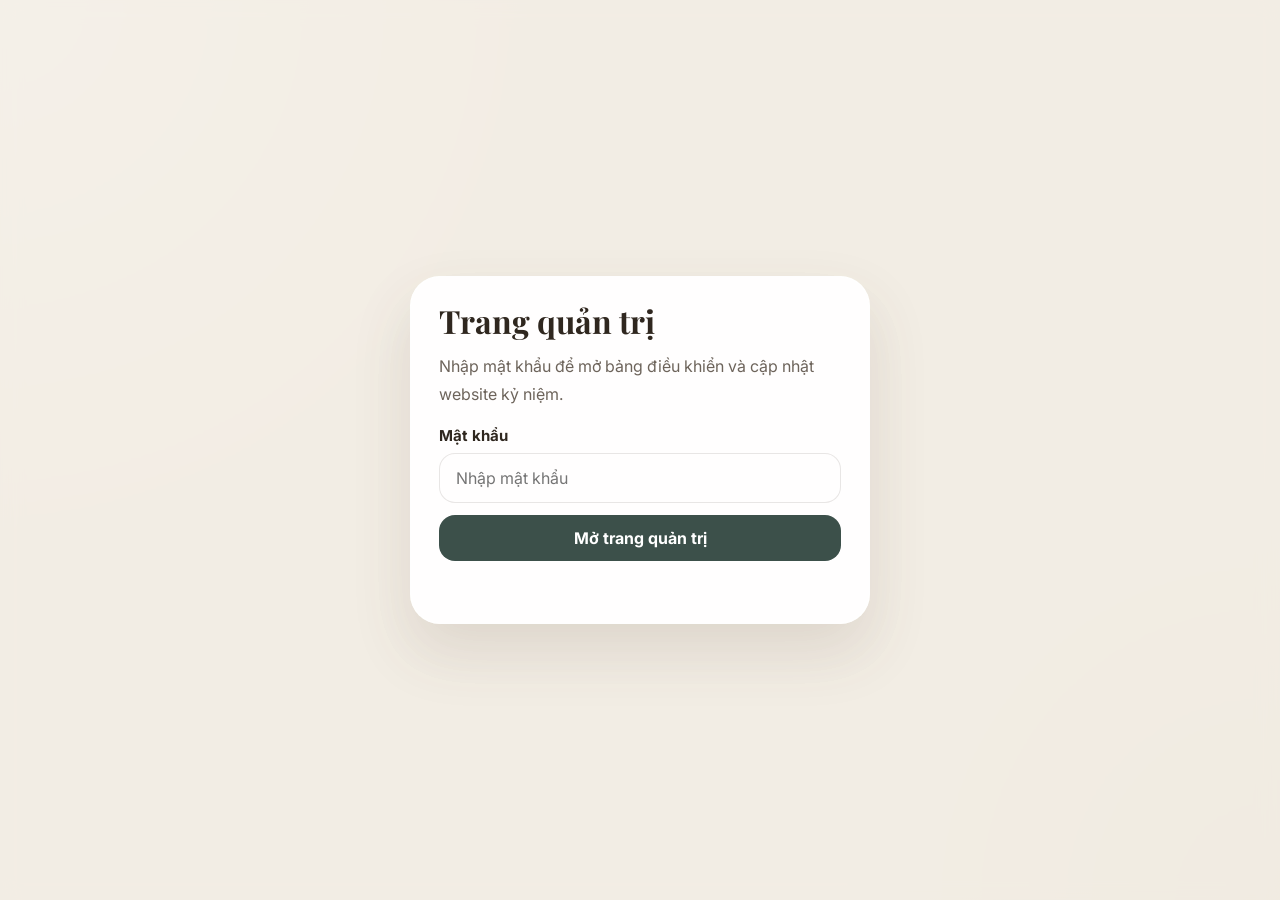
==== admin.html @ 4d509d68 "Add files via upload" ====
<!DOCTYPE html>
<html lang="vi">
<head>
  <meta charset="UTF-8">
  <meta name="viewport" content="width=device-width, initial-scale=1.0">
  <title>Quản trị Memory Lane</title>
  <link rel="preconnect" href="https://fonts.googleapis.com">
  <link rel="preconnect" href="https://fonts.gstatic.com" crossorigin>
  <link href="https://fonts.googleapis.com/css2?family=Inter:wght@400;500;600;700;800&family=Playfair+Display:wght@600;700&display=swap" rel="stylesheet">
  <link rel="stylesheet" href="admin.css">
</head>
<body>
  <div class="overlay" id="loginOverlay">
    <div class="login-card" id="loginCard">
      <h2>Trang quản trị</h2>
      <p>Nhập mật khẩu để mở bảng điều khiển và cập nhật website kỷ niệm.</p>
      <form id="loginForm">
        <div class="field">
          <label for="passwordInput">Mật khẩu</label>
          <input id="passwordInput" type="password" placeholder="Nhập mật khẩu" autocomplete="current-password">
        </div>
        <button class="btn btn-primary" type="submit">Mở trang quản trị</button>
        <div class="error-text" id="loginError" aria-live="polite"></div>
      </form>
    </div>
  </div>

  <div class="shell" id="adminShell">
    <header class="hero">
      <div>
        <h1>Bảng điều khiển kỷ niệm</h1>
        <p>Điền nội dung, kéo thả ảnh hoặc video, rồi bấm lưu để website công khai cập nhật ngay trên GitHub Pages.</p>
      </div>
      <div class="hero-badge">Ngôn ngữ: Tiếng Việt</div>
    </header>

    <section class="card">
      <h2 class="section-title">Cài đặt website</h2>
      <p class="section-desc">Thông tin này sẽ hiện ở phần đầu trang chính.</p>
      <div class="settings-grid">
        <div class="field">
          <label for="siteTitle">Tên website</label>
          <input id="siteTitle" type="text" value="Những Năm Tháng Cấp 3">
        </div>
        <div class="field">
          <label for="schoolName">Tên trường</label>
          <input id="schoolName" type="text" placeholder="Ví dụ: THPT Nguyễn Du">
        </div>
        <div class="field">
          <label for="schoolYears">Năm học</label>
          <input id="schoolYears" type="text" placeholder="Ví dụ: 2019 – 2022">
        </div>
      </div>
      <div class="section-action">
        <button class="btn btn-primary" id="saveSettingsBtn" type="button">Lưu cài đặt</button>
      </div>
    </section>

    <section class="card">
      <h2 class="section-title">Quản lý kỷ niệm</h2>
      <p class="section-desc">Mỗi kỷ niệm là một cụm ảnh hoặc video. Bạn có thể thêm tối đa 6 ô media cho mỗi mục.</p>
      <div class="memory-list" id="memoryList"></div>
    </section>
  </div>

  <div class="sticky-bar" id="stickyBar">
    <div class="sticky-copy">
      <strong>Lưu và cập nhật website</strong>
      <span>Dữ liệu sẽ được lưu trong trình duyệt bằng localStorage.</span>
    </div>
    <div class="sticky-actions">
      <button class="btn btn-primary" id="saveAllBtn" type="button">💾 Lưu &amp; Cập nhật Website</button>
      <button class="btn btn-secondary" id="previewSiteBtn" type="button">👁 Xem Website</button>
      <button class="btn btn-secondary" id="exportGuideBtn" type="button">📦 Xuất file ảnh/video</button>
    </div>
  </div>

  <div class="overlay hidden" id="modalOverlay">
    <div class="modal-card">
      <h2>Hướng dẫn xuất file ảnh/video</h2>
      <ol class="guide-list">
        <li>Tải file ảnh/video xuống máy.</li>
        <li>Upload vào thư mục <strong>/photos/</strong> hoặc <strong>/videos/</strong> trên GitHub.</li>
        <li>Bấm <strong>Commit changes</strong>.</li>
        <li>Website tự cập nhật sau 1-2 phút.</li>
      </ol>
      <div class="modal-actions">
        <button class="btn btn-primary" id="closeModalBtn" type="button">Đã hiểu</button>
      </div>
    </div>
  </div>

  <div class="toast" id="toast">✅ Đã lưu! Website đã được cập nhật.</div>

  <script src="admin.js"></script>
</body>
</html>
---- admin.css ----
:root {
  --bg: #f2ede4;
  --surface: rgba(255, 255, 255, 0.82);
  --surface-strong: rgba(255, 255, 255, 0.96);
  --text: #2f271f;
  --muted: #6d645b;
  --accent: #3c504a;
  --danger: #c75454;
  --shadow: 0 24px 50px rgba(82, 66, 53, 0.12);
  --radius-xl: 30px;
}

* {
  box-sizing: border-box;
}

body {
  margin: 0;
  min-height: 100vh;
  font-family: "Inter", sans-serif;
  color: var(--text);
  background:
    radial-gradient(circle at top left, rgba(255, 255, 255, 0.7), transparent 35%),
    radial-gradient(circle at bottom right, rgba(222, 207, 189, 0.32), transparent 30%),
    var(--bg);
}

button,
input,
textarea {
  font: inherit;
}

.shell {
  display: none;
  max-width: 1240px;
  margin: 0 auto;
  padding: 30px 22px 140px;
}

.shell.ready {
  display: block;
}

.hero {
  display: flex;
  justify-content: space-between;
  align-items: center;
  gap: 20px;
  margin-bottom: 24px;
}

.hero h1 {
  margin: 0 0 8px;
  font-family: "Playfair Display", serif;
  font-size: clamp(2.3rem, 5vw, 3.8rem);
  line-height: 0.95;
  letter-spacing: -0.03em;
}

.hero p {
  margin: 0;
  color: var(--muted);
  max-width: 56ch;
  line-height: 1.7;
}

.hero-badge {
  padding: 12px 16px;
  border-radius: 999px;
  background: rgba(255, 255, 255, 0.8);
  color: rgba(47, 39, 31, 0.8);
  font-weight: 700;
  box-shadow: 0 14px 28px rgba(82, 66, 53, 0.08);
  white-space: nowrap;
}

.card {
  background: var(--surface);
  border-radius: var(--radius-xl);
  box-shadow: var(--shadow);
  padding: 24px;
  backdrop-filter: blur(14px);
  border: 1px solid rgba(255, 255, 255, 0.6);
  margin-bottom: 22px;
}

.section-title {
  margin: 0 0 6px;
  font-size: 1.25rem;
  font-weight: 800;
}

.section-desc {
  margin: 0 0 20px;
  color: var(--muted);
  line-height: 1.7;
}

.settings-grid {
  display: grid;
  grid-template-columns: repeat(3, minmax(0, 1fr));
  gap: 16px;
  align-items: end;
}

.field {
  display: grid;
  gap: 8px;
}

.field label {
  font-size: 0.94rem;
  font-weight: 700;
}

.field input,
.field textarea {
  width: 100%;
  padding: 14px 16px;
  border-radius: 16px;
  border: 1px solid rgba(64, 53, 42, 0.12);
  background: rgba(255, 255, 255, 0.72);
  color: var(--text);
  outline: none;
  transition: border-color 0.2s ease, box-shadow 0.2s ease;
  resize: vertical;
}

.field input:focus,
.field textarea:focus {
  border-color: rgba(60, 80, 74, 0.5);
  box-shadow: 0 0 0 4px rgba(60, 80, 74, 0.12);
}

.btn {
  border: none;
  border-radius: 16px;
  cursor: pointer;
  padding: 13px 18px;
  font-weight: 700;
  transition: transform 0.18s ease, box-shadow 0.18s ease;
}

.btn:hover {
  transform: translateY(-2px);
  box-shadow: 0 16px 28px rgba(82, 66, 53, 0.12);
}

.btn-primary {
  background: var(--accent);
  color: white;
}

.btn-secondary {
  background: rgba(255, 255, 255, 0.9);
  color: var(--text);
  border: 1px solid rgba(64, 53, 42, 0.1);
}

.btn-danger {
  background: rgba(199, 84, 84, 0.12);
  color: var(--danger);
}

.section-action {
  margin-top: 16px;
}

.memory-list {
  display: grid;
  gap: 18px;
}

.memory-panel {
  border-radius: 24px;
  background: rgba(255, 255, 255, 0.7);
  border: 1px solid rgba(64, 53, 42, 0.09);
  overflow: hidden;
}

.memory-header {
  display: flex;
  justify-content: space-between;
  align-items: center;
  gap: 16px;
  width: 100%;
  padding: 20px 22px;
  border: none;
  background: transparent;
  text-align: left;
  cursor: pointer;
  color: inherit;
}

.memory-header strong {
  font-size: 1.05rem;
}

.memory-header span {
  color: var(--muted);
  font-size: 0.92rem;
}

.memory-chevron {
  width: 36px;
  height: 36px;
  border-radius: 50%;
  display: grid;
  place-items: center;
  background: rgba(255, 255, 255, 0.9);
  transition: transform 0.2s ease;
}

.memory-panel.open .memory-chevron {
  transform: rotate(180deg);
}

.memory-body {
  display: none;
  padding: 0 22px 22px;
  border-top: 1px solid rgba(64, 53, 42, 0.08);
}

.memory-panel.open .memory-body {
  display: grid;
  gap: 18px;
}

.media-list {
  display: grid;
  gap: 16px;
}

.media-slot {
  padding: 18px;
  border-radius: 20px;
  background: rgba(255, 255, 255, 0.65);
  border: 1px solid rgba(64, 53, 42, 0.09);
  display: grid;
  gap: 14px;
}

.slot-topline {
  display: flex;
  justify-content: space-between;
  gap: 10px;
  align-items: center;
  color: var(--muted);
  font-size: 0.92rem;
  font-weight: 700;
}

.upload-box {
  position: relative;
  border: 2px dashed rgba(64, 53, 42, 0.18);
  border-radius: 18px;
  background: linear-gradient(135deg, rgba(255, 255, 255, 0.75), rgba(249, 242, 234, 0.75));
  min-height: 170px;
  display: grid;
  place-items: center;
  text-align: center;
  padding: 20px;
  cursor: pointer;
  overflow: hidden;
}

.upload-box.dragging {
  border-color: rgba(60, 80, 74, 0.55);
  box-shadow: inset 0 0 0 4px rgba(60, 80, 74, 0.09);
}

.upload-box input[type="file"] {
  position: absolute;
  inset: 0;
  opacity: 0;
  cursor: pointer;
}

.upload-copy {
  display: grid;
  gap: 10px;
  color: var(--muted);
  max-width: 34ch;
  justify-items: center;
}

.upload-copy strong {
  color: var(--text);
  font-size: 1rem;
}

.upload-copy svg {
  width: 34px;
  height: 34px;
}

.preview {
  width: 100%;
  max-height: 240px;
  border-radius: 16px;
  overflow: hidden;
  background: rgba(255, 255, 255, 0.65);
  display: none;
}

.preview.active {
  display: block;
}

.preview img,
.preview video {
  width: 100%;
  height: 100%;
  max-height: 240px;
  object-fit: cover;
  display: block;
}

.sticky-bar {
  position: fixed;
  left: 20px;
  right: 20px;
  bottom: 18px;
  z-index: 10;
  max-width: 1240px;
  margin: 0 auto;
  padding: 16px;
  border-radius: 28px;
  background: rgba(255, 255, 255, 0.92);
  border: 1px solid rgba(64, 53, 42, 0.1);
  box-shadow: 0 24px 50px rgba(82, 66, 53, 0.18);
  display: none;
  align-items: center;
  justify-content: space-between;
  gap: 14px;
  backdrop-filter: blur(12px);
}

.sticky-bar.ready {
  display: flex;
}

.sticky-copy strong {
  display: block;
  margin-bottom: 4px;
}

.sticky-copy span {
  color: var(--muted);
  font-size: 0.94rem;
}

.sticky-actions {
  display: flex;
  flex-wrap: wrap;
  gap: 12px;
  justify-content: flex-end;
}

.overlay {
  position: fixed;
  inset: 0;
  z-index: 20;
  display: grid;
  place-items: center;
  padding: 20px;
  background: rgba(242, 237, 228, 0.78);
  backdrop-filter: blur(10px);
}

.login-card,
.modal-card {
  width: min(100%, 460px);
  background: var(--surface-strong);
  border-radius: 30px;
  box-shadow: 0 28px 60px rgba(82, 66, 53, 0.14);
  padding: 28px;
  border: 1px solid rgba(255, 255, 255, 0.7);
}

.login-card h2,
.modal-card h2 {
  margin: 0 0 10px;
  font-family: "Playfair Display", serif;
  font-size: 2rem;
  line-height: 1;
}

.login-card p,
.modal-card li {
  color: var(--muted);
  line-height: 1.7;
}

.login-card form {
  margin-top: 18px;
  display: grid;
  gap: 12px;
}

.login-card.shake {
  animation: shake 0.35s ease;
}

.error-text {
  min-height: 22px;
  color: var(--danger);
  font-weight: 700;
}

.guide-list {
  margin: 16px 0 0;
  padding-left: 20px;
  display: grid;
  gap: 10px;
}

.modal-actions {
  margin-top: 20px;
  display: flex;
  justify-content: flex-end;
}

.toast {
  position: fixed;
  top: 22px;
  left: 50%;
  transform: translate(-50%, -18px);
  z-index: 30;
  padding: 12px 18px;
  border-radius: 999px;
  background: rgba(40, 34, 30, 0.94);
  color: white;
  font-weight: 700;
  box-shadow: 0 18px 40px rgba(40, 34, 30, 0.18);
  opacity: 0;
  pointer-events: none;
  transition: opacity 0.25s ease, transform 0.25s ease;
}

.toast.show {
  opacity: 1;
  transform: translate(-50%, 0);
}

.hidden {
  display: none !important;
}

@keyframes shake {
  0%, 100% { transform: translateX(0); }
  20% { transform: translateX(-8px); }
  40% { transform: translateX(8px); }
  60% { transform: translateX(-6px); }
  80% { transform: translateX(6px); }
}

@media (max-width: 860px) {
  .settings-grid {
    grid-template-columns: 1fr;
  }

  .hero {
    flex-direction: column;
    align-items: flex-start;
  }

  .sticky-bar,
  .sticky-bar.ready {
    flex-direction: column;
    align-items: stretch;
  }

  .sticky-actions {
    justify-content: stretch;
  }

  .sticky-actions .btn {
    width: 100%;
  }
}
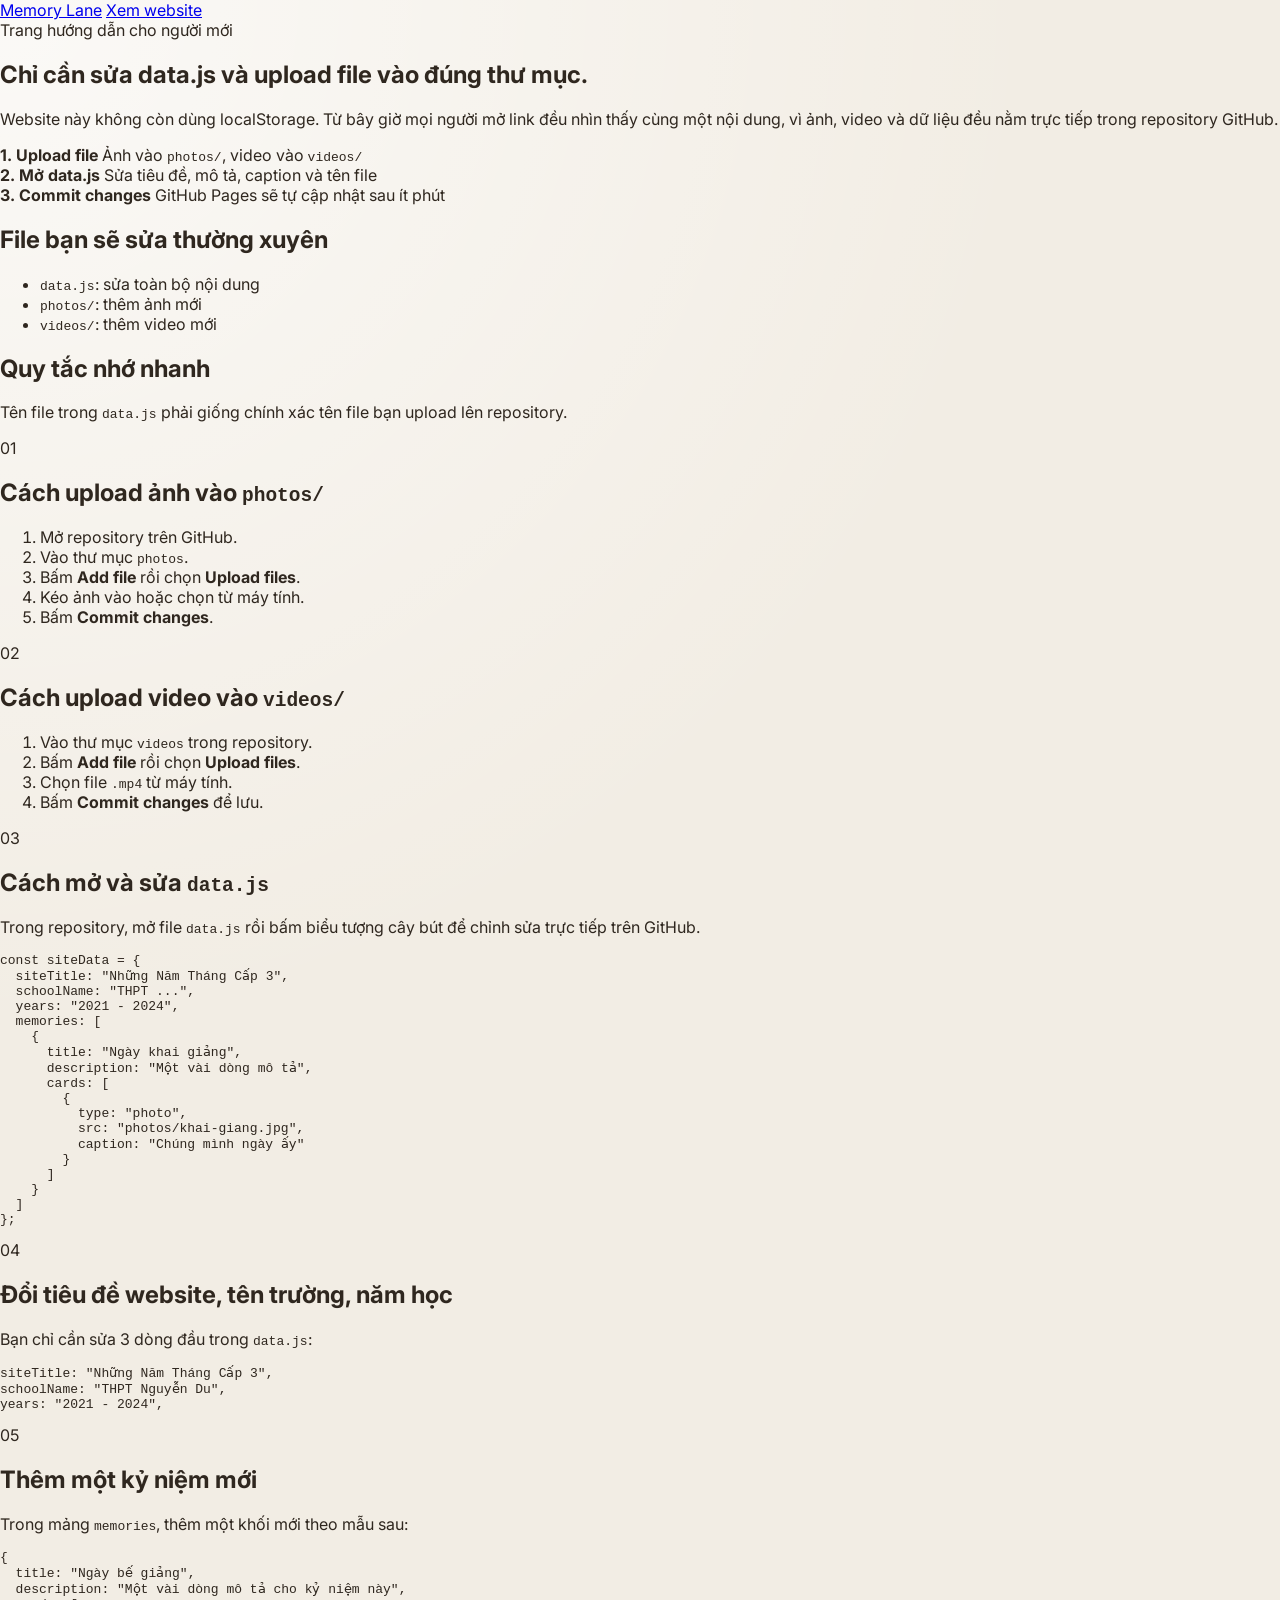
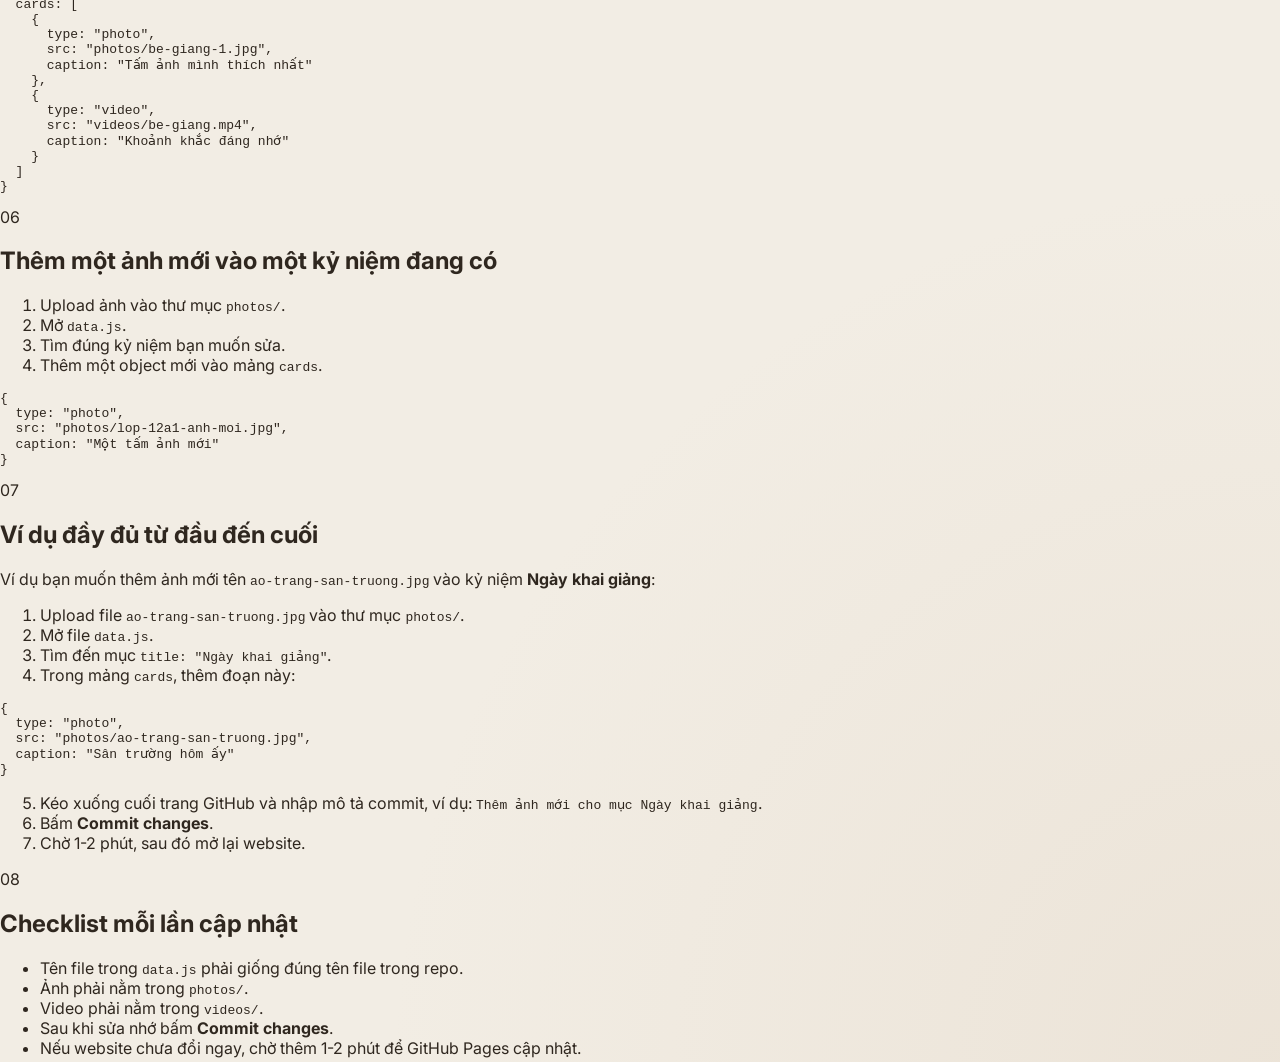
==== commit 68cd3d12: "Update site to static data.js workflow" ====
--- a/admin.html
+++ b/admin.html
@@ -3,94 +3,190 @@
 <head>
   <meta charset="UTF-8">
   <meta name="viewport" content="width=device-width, initial-scale=1.0">
-  <title>Quản trị Memory Lane</title>
+  <title>Hướng Dẫn Cập Nhật Website</title>
   <link rel="preconnect" href="https://fonts.googleapis.com">
   <link rel="preconnect" href="https://fonts.gstatic.com" crossorigin>
-  <link href="https://fonts.googleapis.com/css2?family=Inter:wght@400;500;600;700;800&family=Playfair+Display:wght@600;700&display=swap" rel="stylesheet">
+  <link href="https://fonts.googleapis.com/css2?family=Caveat:wght@500;700&family=Inter:wght@400;500;600;700;800&family=Playfair+Display:wght@600;700&display=swap" rel="stylesheet">
   <link rel="stylesheet" href="admin.css">
 </head>
 <body>
-  <div class="overlay" id="loginOverlay">
-    <div class="login-card" id="loginCard">
-      <h2>Trang quản trị</h2>
-      <p>Nhập mật khẩu để mở bảng điều khiển và cập nhật website kỷ niệm.</p>
-      <form id="loginForm">
-        <div class="field">
-          <label for="passwordInput">Mật khẩu</label>
-          <input id="passwordInput" type="password" placeholder="Nhập mật khẩu" autocomplete="current-password">
-        </div>
-        <button class="btn btn-primary" type="submit">Mở trang quản trị</button>
-        <div class="error-text" id="loginError" aria-live="polite"></div>
-      </form>
-    </div>
-  </div>
-
-  <div class="shell" id="adminShell">
-    <header class="hero">
-      <div>
-        <h1>Bảng điều khiển kỷ niệm</h1>
-        <p>Điền nội dung, kéo thả ảnh hoặc video, rồi bấm lưu để website công khai cập nhật ngay trên GitHub Pages.</p>
-      </div>
-      <div class="hero-badge">Ngôn ngữ: Tiếng Việt</div>
+  <div class="admin-page">
+    <header class="admin-topbar">
+      <a class="admin-brand" href="./index.html">Memory Lane</a>
+      <a class="back-link" href="./index.html">Xem website</a>
     </header>
 
-    <section class="card">
-      <h2 class="section-title">Cài đặt website</h2>
-      <p class="section-desc">Thông tin này sẽ hiện ở phần đầu trang chính.</p>
-      <div class="settings-grid">
-        <div class="field">
-          <label for="siteTitle">Tên website</label>
-          <input id="siteTitle" type="text" value="Những Năm Tháng Cấp 3">
+    <main class="admin-layout">
+      <section class="admin-hero">
+        <div class="hero-note">Trang hướng dẫn cho người mới</div>
+        <h1>Chỉ cần sửa <span>data.js</span> và upload file vào đúng thư mục.</h1>
+        <p>
+          Website này không còn dùng localStorage. Từ bây giờ mọi người mở link đều nhìn thấy cùng một nội dung,
+          vì ảnh, video và dữ liệu đều nằm trực tiếp trong repository GitHub.
+        </p>
+
+        <div class="quick-steps">
+          <div class="quick-card">
+            <strong>1. Upload file</strong>
+            <span>Ảnh vào <code>photos/</code>, video vào <code>videos/</code></span>
+          </div>
+          <div class="quick-card">
+            <strong>2. Mở data.js</strong>
+            <span>Sửa tiêu đề, mô tả, caption và tên file</span>
+          </div>
+          <div class="quick-card">
+            <strong>3. Commit changes</strong>
+            <span>GitHub Pages sẽ tự cập nhật sau ít phút</span>
+          </div>
         </div>
-        <div class="field">
-          <label for="schoolName">Tên trường</label>
-          <input id="schoolName" type="text" placeholder="Ví dụ: THPT Nguyễn Du">
+      </section>
+
+      <aside class="admin-side">
+        <div class="side-card">
+          <h2>File bạn sẽ sửa thường xuyên</h2>
+          <ul>
+            <li><code>data.js</code>: sửa toàn bộ nội dung</li>
+            <li><code>photos/</code>: thêm ảnh mới</li>
+            <li><code>videos/</code>: thêm video mới</li>
+          </ul>
         </div>
-        <div class="field">
-          <label for="schoolYears">Năm học</label>
-          <input id="schoolYears" type="text" placeholder="Ví dụ: 2019 – 2022">
+        <div class="side-card soft">
+          <h2>Quy tắc nhớ nhanh</h2>
+          <p>Tên file trong <code>data.js</code> phải giống chính xác tên file bạn upload lên repository.</p>
         </div>
-      </div>
-      <div class="section-action">
-        <button class="btn btn-primary" id="saveSettingsBtn" type="button">Lưu cài đặt</button>
-      </div>
-    </section>
+      </aside>
 
-    <section class="card">
-      <h2 class="section-title">Quản lý kỷ niệm</h2>
-      <p class="section-desc">Mỗi kỷ niệm là một cụm ảnh hoặc video. Bạn có thể thêm tối đa 6 ô media cho mỗi mục.</p>
-      <div class="memory-list" id="memoryList"></div>
-    </section>
+      <section class="guide-grid">
+        <article class="guide-card">
+          <div class="guide-order">01</div>
+          <h2>Cách upload ảnh vào <code>photos/</code></h2>
+          <ol>
+            <li>Mở repository trên GitHub.</li>
+            <li>Vào thư mục <code>photos</code>.</li>
+            <li>Bấm <strong>Add file</strong> rồi chọn <strong>Upload files</strong>.</li>
+            <li>Kéo ảnh vào hoặc chọn từ máy tính.</li>
+            <li>Bấm <strong>Commit changes</strong>.</li>
+          </ol>
+        </article>
+
+        <article class="guide-card">
+          <div class="guide-order">02</div>
+          <h2>Cách upload video vào <code>videos/</code></h2>
+          <ol>
+            <li>Vào thư mục <code>videos</code> trong repository.</li>
+            <li>Bấm <strong>Add file</strong> rồi chọn <strong>Upload files</strong>.</li>
+            <li>Chọn file <code>.mp4</code> từ máy tính.</li>
+            <li>Bấm <strong>Commit changes</strong> để lưu.</li>
+          </ol>
+        </article>
+
+        <article class="guide-card">
+          <div class="guide-order">03</div>
+          <h2>Cách mở và sửa <code>data.js</code></h2>
+          <p>Trong repository, mở file <code>data.js</code> rồi bấm biểu tượng cây bút để chỉnh sửa trực tiếp trên GitHub.</p>
+          <pre><code>const siteData = {
+  siteTitle: "Những Năm Tháng Cấp 3",
+  schoolName: "THPT ...",
+  years: "2021 - 2024",
+  memories: [
+    {
+      title: "Ngày khai giảng",
+      description: "Một vài dòng mô tả",
+      cards: [
+        {
+          type: "photo",
+          src: "photos/khai-giang.jpg",
+          caption: "Chúng mình ngày ấy"
+        }
+      ]
+    }
+  ]
+};</code></pre>
+        </article>
+
+        <article class="guide-card">
+          <div class="guide-order">04</div>
+          <h2>Đổi tiêu đề website, tên trường, năm học</h2>
+          <p>Bạn chỉ cần sửa 3 dòng đầu trong <code>data.js</code>:</p>
+          <pre><code>siteTitle: "Những Năm Tháng Cấp 3",
+schoolName: "THPT Nguyễn Du",
+years: "2021 - 2024",</code></pre>
+        </article>
+
+        <article class="guide-card">
+          <div class="guide-order">05</div>
+          <h2>Thêm một kỷ niệm mới</h2>
+          <p>Trong mảng <code>memories</code>, thêm một khối mới theo mẫu sau:</p>
+          <pre><code>{
+  title: "Ngày bế giảng",
+  description: "Một vài dòng mô tả cho kỷ niệm này",
+  cards: [
+    {
+      type: "photo",
+      src: "photos/be-giang-1.jpg",
+      caption: "Tấm ảnh mình thích nhất"
+    },
+    {
+      type: "video",
+      src: "videos/be-giang.mp4",
+      caption: "Khoảnh khắc đáng nhớ"
+    }
+  ]
+}</code></pre>
+        </article>
+
+        <article class="guide-card">
+          <div class="guide-order">06</div>
+          <h2>Thêm một ảnh mới vào một kỷ niệm đang có</h2>
+          <ol>
+            <li>Upload ảnh vào thư mục <code>photos/</code>.</li>
+            <li>Mở <code>data.js</code>.</li>
+            <li>Tìm đúng kỷ niệm bạn muốn sửa.</li>
+            <li>Thêm một object mới vào mảng <code>cards</code>.</li>
+          </ol>
+          <pre><code>{
+  type: "photo",
+  src: "photos/lop-12a1-anh-moi.jpg",
+  caption: "Một tấm ảnh mới"
+}</code></pre>
+        </article>
+
+        <article class="guide-card wide">
+          <div class="guide-order">07</div>
+          <h2>Ví dụ đầy đủ từ đầu đến cuối</h2>
+          <p>Ví dụ bạn muốn thêm ảnh mới tên <code>ao-trang-san-truong.jpg</code> vào kỷ niệm <strong>Ngày khai giảng</strong>:</p>
+          <ol>
+            <li>Upload file <code>ao-trang-san-truong.jpg</code> vào thư mục <code>photos/</code>.</li>
+            <li>Mở file <code>data.js</code>.</li>
+            <li>Tìm đến mục <code>title: "Ngày khai giảng"</code>.</li>
+            <li>Trong mảng <code>cards</code>, thêm đoạn này:</li>
+          </ol>
+          <pre><code>{
+  type: "photo",
+  src: "photos/ao-trang-san-truong.jpg",
+  caption: "Sân trường hôm ấy"
+}</code></pre>
+          <ol start="5">
+            <li>Kéo xuống cuối trang GitHub và nhập mô tả commit, ví dụ: <code>Thêm ảnh mới cho mục Ngày khai giảng</code>.</li>
+            <li>Bấm <strong>Commit changes</strong>.</li>
+            <li>Chờ 1-2 phút, sau đó mở lại website.</li>
+          </ol>
+        </article>
+
+        <article class="guide-card wide">
+          <div class="guide-order">08</div>
+          <h2>Checklist mỗi lần cập nhật</h2>
+          <ul class="check-list">
+            <li>Tên file trong <code>data.js</code> phải giống đúng tên file trong repo.</li>
+            <li>Ảnh phải nằm trong <code>photos/</code>.</li>
+            <li>Video phải nằm trong <code>videos/</code>.</li>
+            <li>Sau khi sửa nhớ bấm <strong>Commit changes</strong>.</li>
+            <li>Nếu website chưa đổi ngay, chờ thêm 1-2 phút để GitHub Pages cập nhật.</li>
+          </ul>
+        </article>
+      </section>
+    </main>
   </div>
-
-  <div class="sticky-bar" id="stickyBar">
-    <div class="sticky-copy">
-      <strong>Lưu và cập nhật website</strong>
-      <span>Dữ liệu sẽ được lưu trong trình duyệt bằng localStorage.</span>
-    </div>
-    <div class="sticky-actions">
-      <button class="btn btn-primary" id="saveAllBtn" type="button">💾 Lưu &amp; Cập nhật Website</button>
-      <button class="btn btn-secondary" id="previewSiteBtn" type="button">👁 Xem Website</button>
-      <button class="btn btn-secondary" id="exportGuideBtn" type="button">📦 Xuất file ảnh/video</button>
-    </div>
-  </div>
-
-  <div class="overlay hidden" id="modalOverlay">
-    <div class="modal-card">
-      <h2>Hướng dẫn xuất file ảnh/video</h2>
-      <ol class="guide-list">
-        <li>Tải file ảnh/video xuống máy.</li>
-        <li>Upload vào thư mục <strong>/photos/</strong> hoặc <strong>/videos/</strong> trên GitHub.</li>
-        <li>Bấm <strong>Commit changes</strong>.</li>
-        <li>Website tự cập nhật sau 1-2 phút.</li>
-      </ol>
-      <div class="modal-actions">
-        <button class="btn btn-primary" id="closeModalBtn" type="button">Đã hiểu</button>
-      </div>
-    </div>
-  </div>
-
-  <div class="toast" id="toast">✅ Đã lưu! Website đã được cập nhật.</div>
 
   <script src="admin.js"></script>
 </body>
